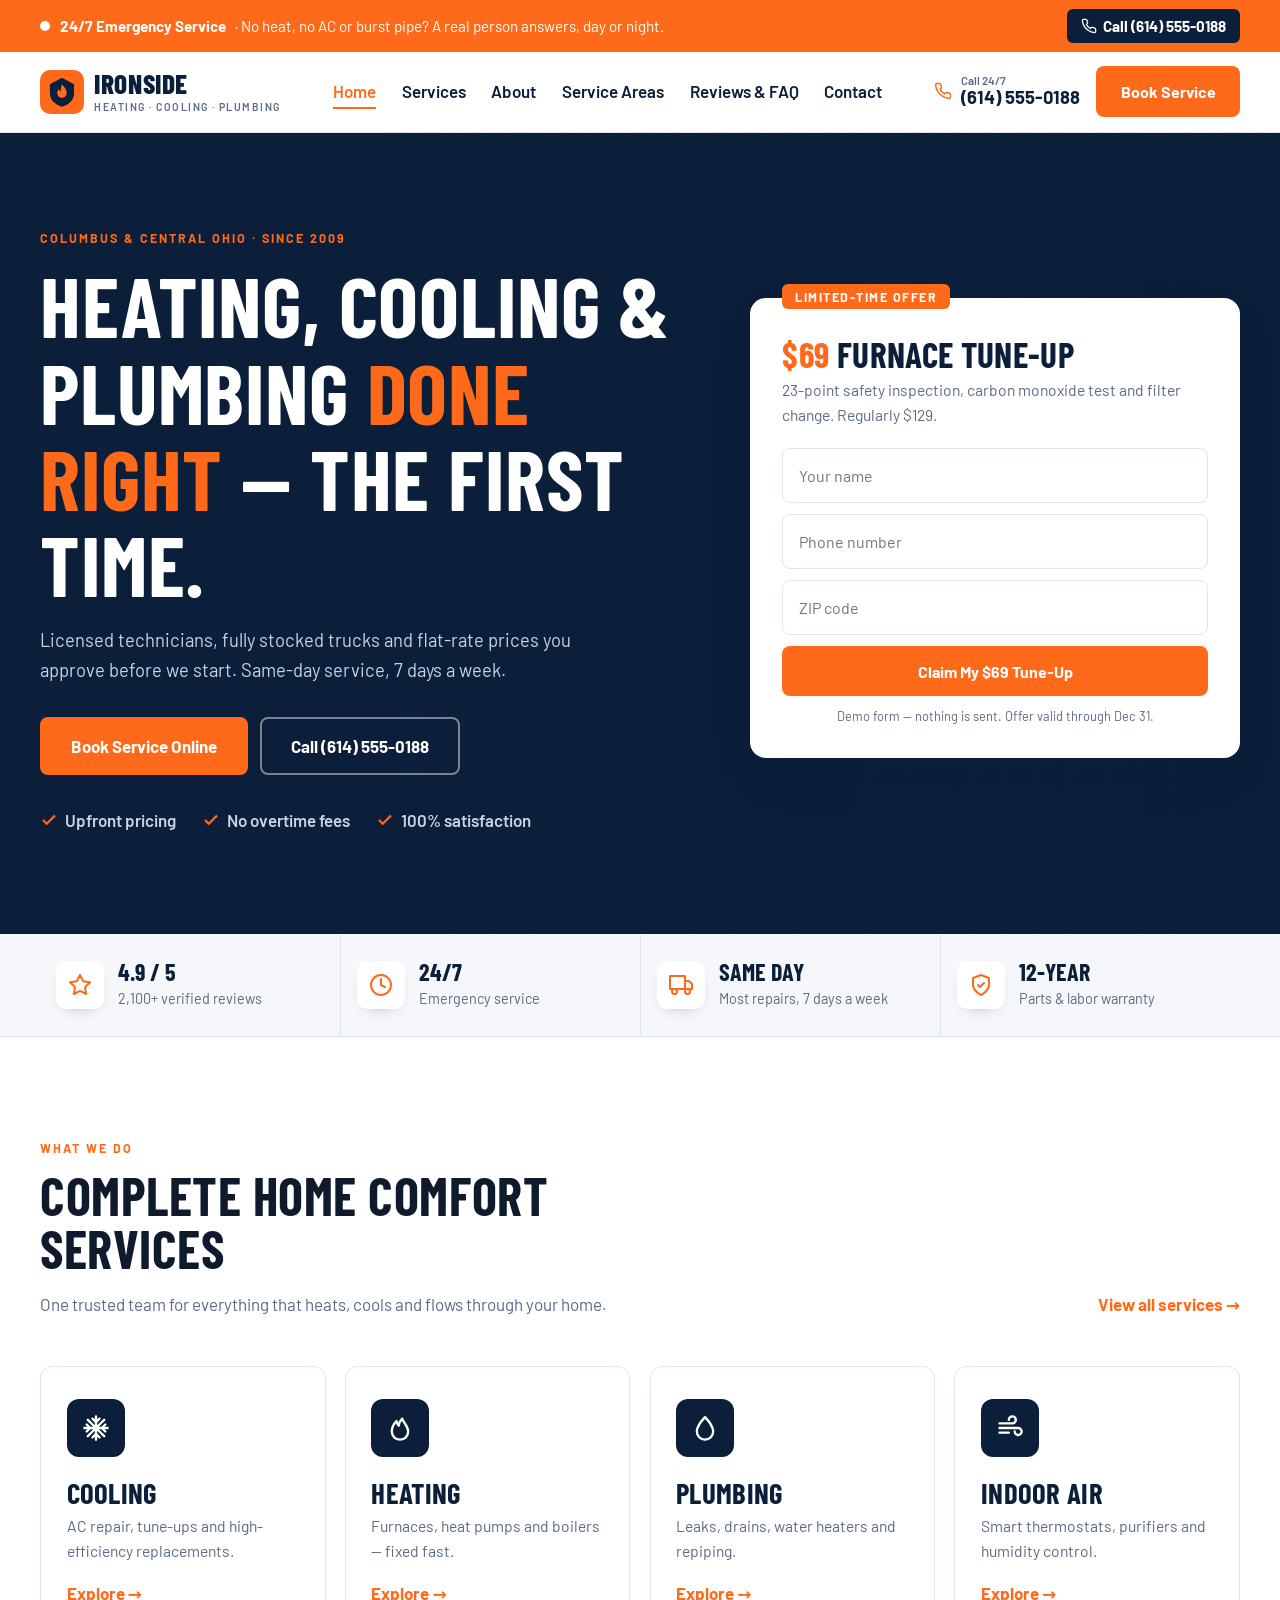
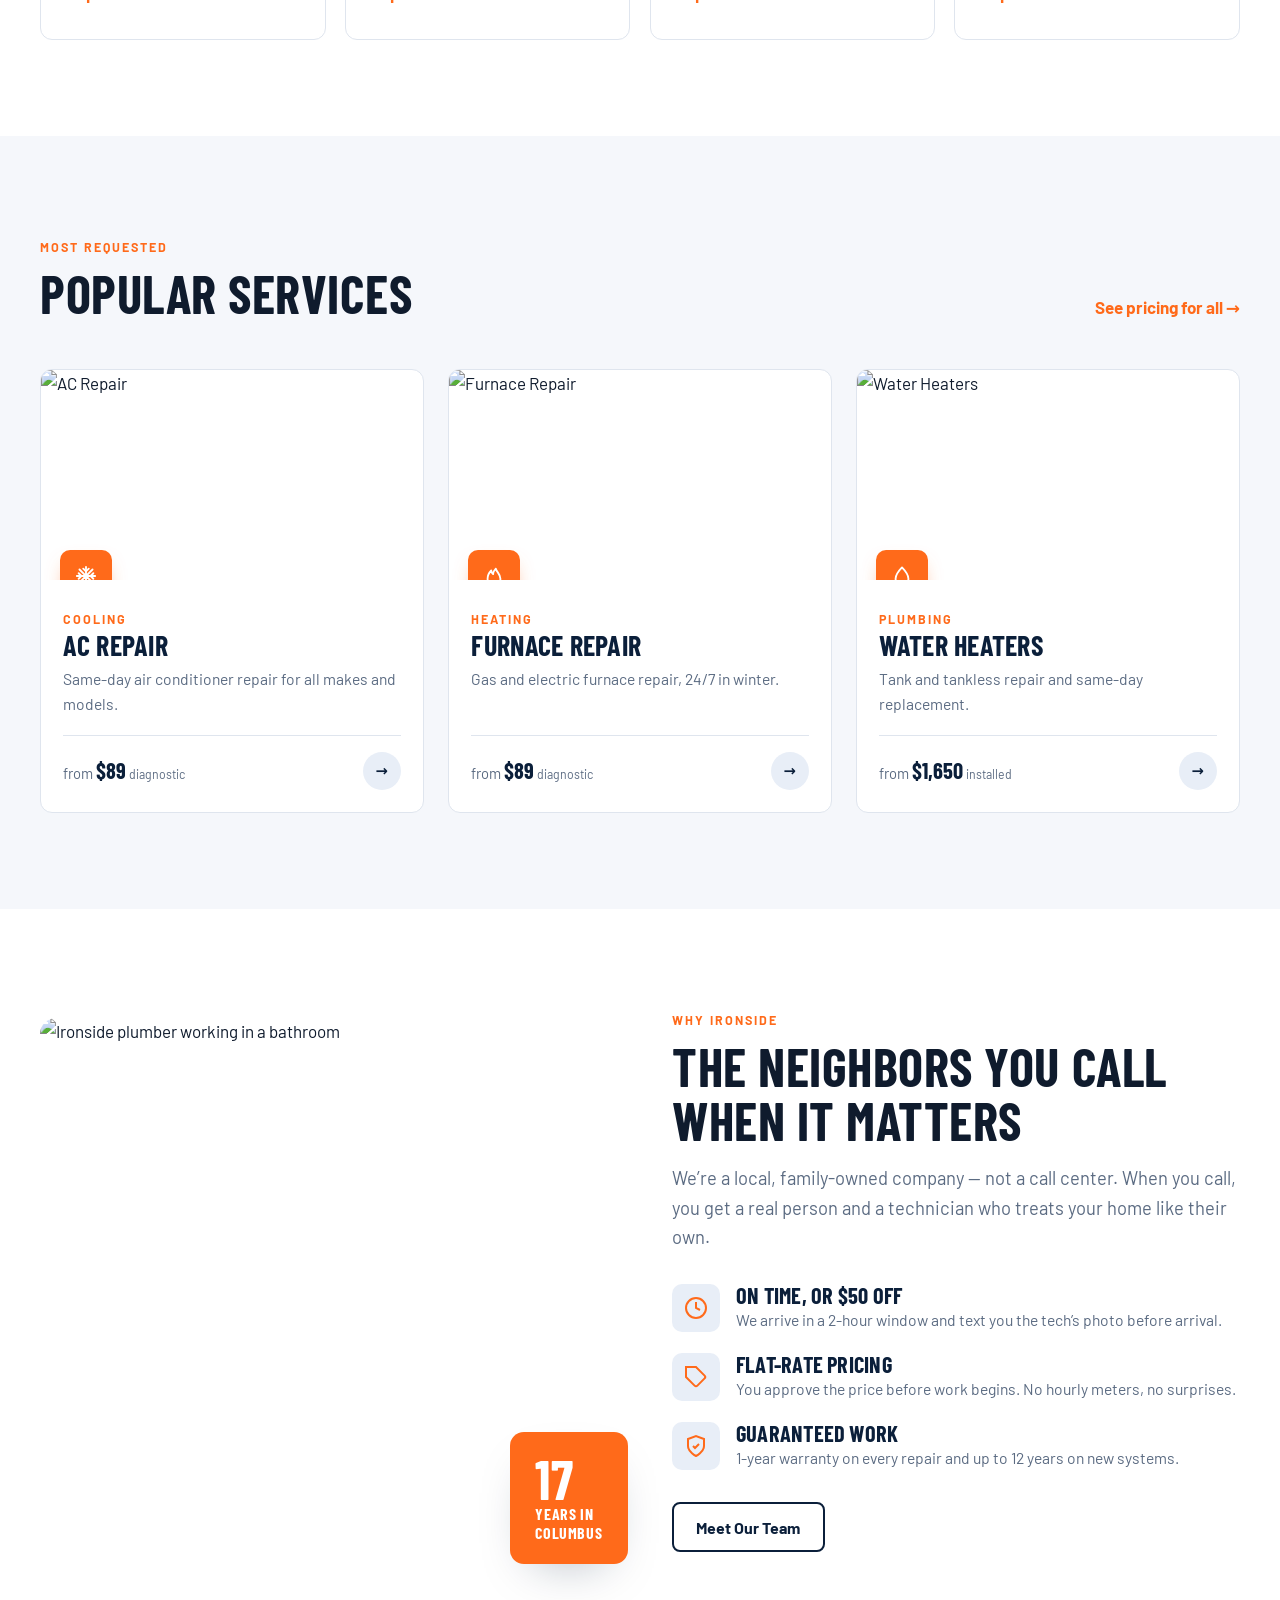
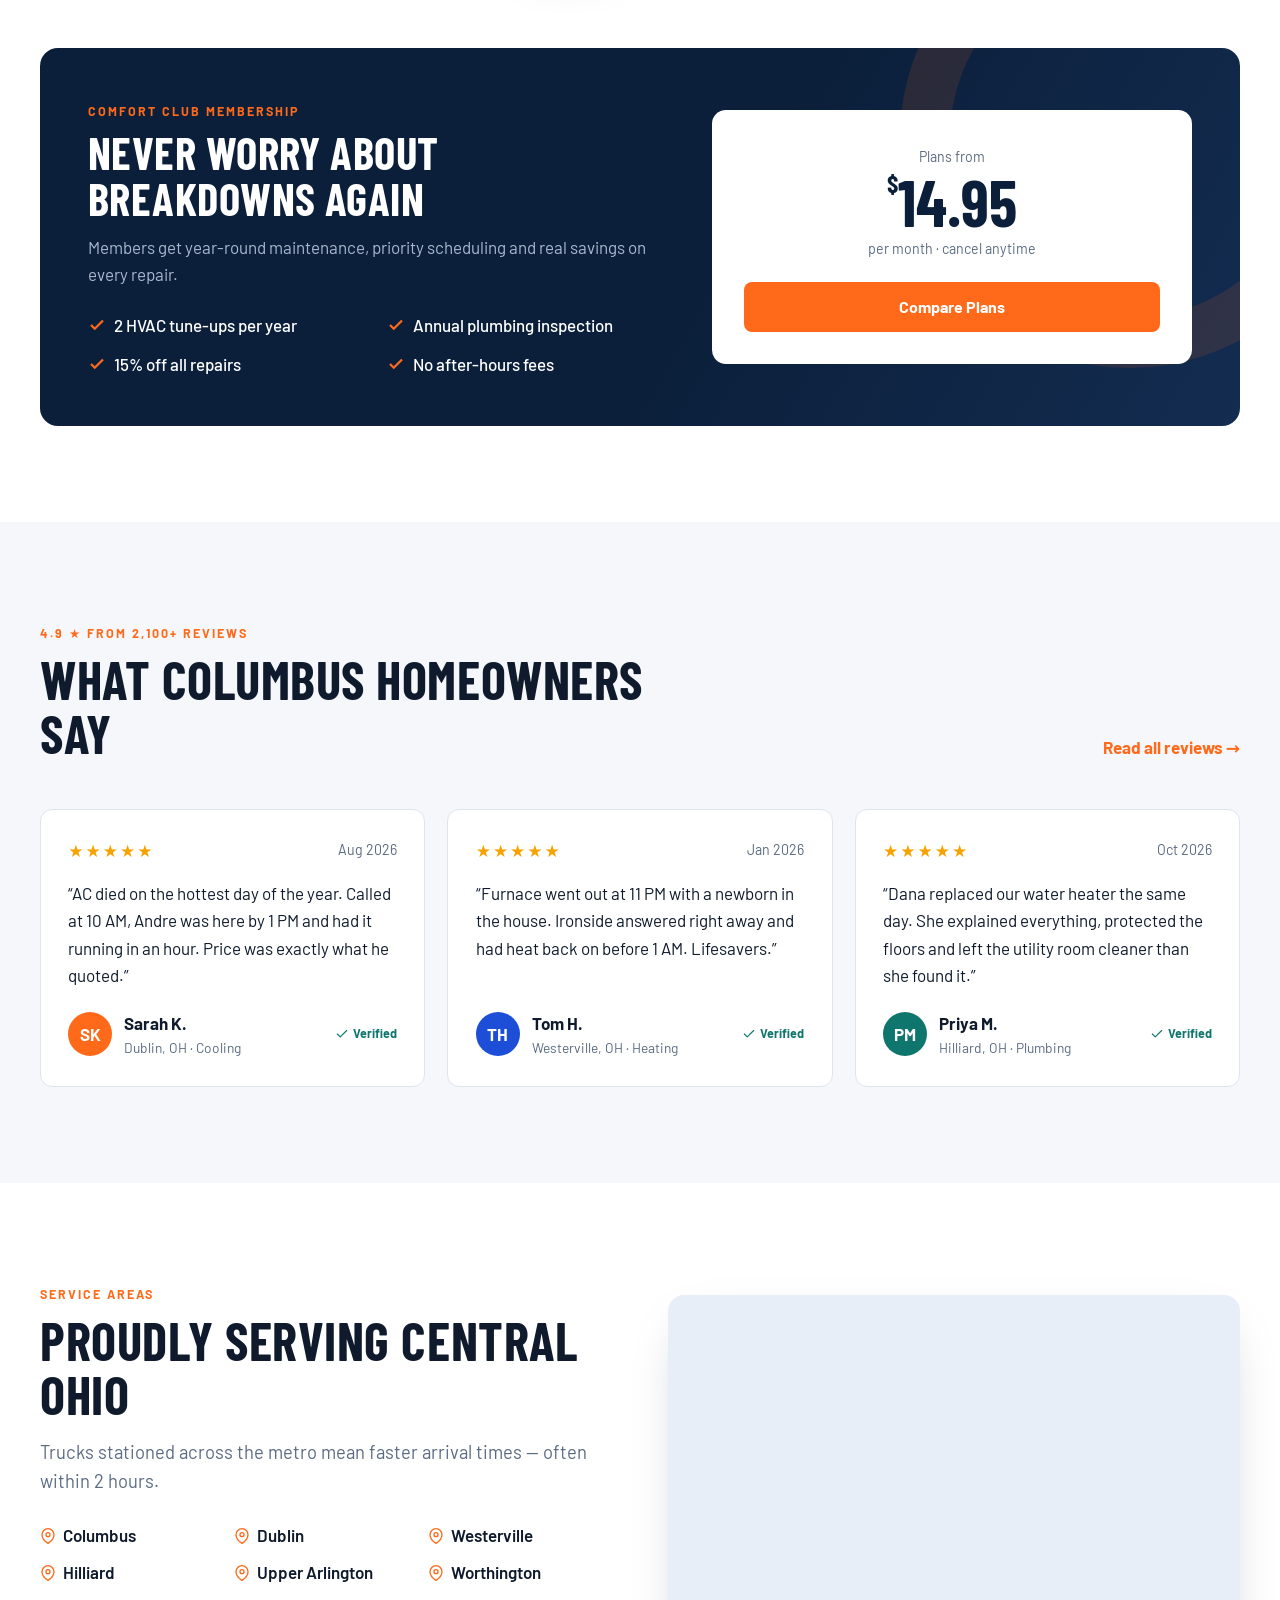
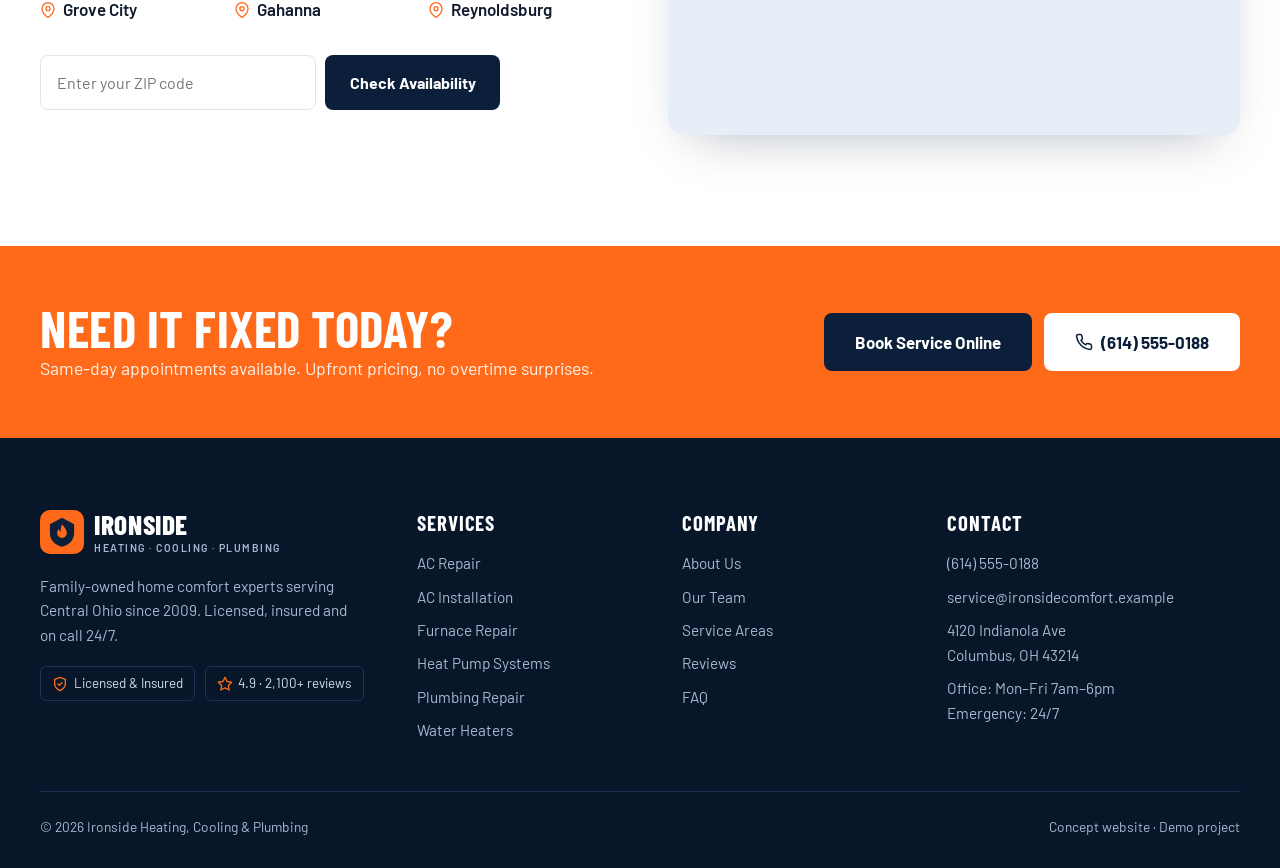
==== index.html @ a7007078 "Initial commit: Ironside Heating, Cooling & Plumbing — multi-page HVAC website (Standard package, co" ====
<!doctype html>
<html lang="en">
<head>
<meta charset="utf-8">
<meta name="viewport" content="width=device-width, initial-scale=1">
<title>Ironside Heating, Cooling &amp; Plumbing — 24/7 HVAC &amp; Plumbers in Columbus, OH</title>
<meta name="description" content="Ironside is Columbus, Ohio's family-owned HVAC and plumbing company. Same-day AC and furnace repair, water heaters, drains and 24/7 emergency service with upfront pricing.">
<link rel="preconnect" href="https://fonts.googleapis.com"><link rel="preconnect" href="https://fonts.gstatic.com" crossorigin>
<link href="https://fonts.googleapis.com/css2?family=Barlow+Condensed:wght@600;700;800&family=Barlow:wght@400;500;600;700&display=swap" rel="stylesheet">
<link rel="icon" href="data:image/svg+xml,<svg xmlns='http://www.w3.org/2000/svg' viewBox='0 0 40 40'><rect width='40' height='40' rx='9' fill='%23ff6a1a'/><path d='M20 7 9 13v8c0 6.5 4.6 10.6 11 12.5 6.4-1.9 11-6 11-12.5v-8z' fill='%230b1f3a'/></svg>">
<link rel="stylesheet" href="assets/styles.css">
</head>
<body data-page="home">
<div id="header"></div>

<main>
<section class="hero">
  <div class="hero-bg"></div>
  <div class="container">
    <div>
      <span class="kicker">Columbus &amp; Central Ohio · Since 2009</span>
      <h1>Heating, cooling &amp; plumbing <em>done right</em> — the first time.</h1>
      <p class="lead">Licensed technicians, fully stocked trucks and flat-rate prices you approve before we start. Same-day service, 7 days a week.</p>
      <div class="hero-actions">
        <a href="contact.html" class="btn btn-primary btn-lg">Book Service Online</a>
        <a href="tel:+16145550188" class="btn btn-ghost btn-lg">Call (614) 555-0188</a>
      </div>
      <ul class="hero-checks">
        <li><svg width="18" height="18" fill="none" stroke="currentColor" stroke-width="3" viewBox="0 0 24 24"><path d="M20 6 9 17l-5-5"/></svg>Upfront pricing</li>
        <li><svg width="18" height="18" fill="none" stroke="currentColor" stroke-width="3" viewBox="0 0 24 24"><path d="M20 6 9 17l-5-5"/></svg>No overtime fees</li>
        <li><svg width="18" height="18" fill="none" stroke="currentColor" stroke-width="3" viewBox="0 0 24 24"><path d="M20 6 9 17l-5-5"/></svg>100% satisfaction</li>
      </ul>
    </div>
    <div class="offer">
      <span class="ribbon">Limited-time offer</span>
      <h3><b>$69</b> Furnace Tune-Up</h3>
      <p>23-point safety inspection, carbon monoxide test and filter change. Regularly $129.</p>
      <form id="quickForm" novalidate>
        <input type="text" placeholder="Your name" required aria-label="Your name">
        <input type="tel" placeholder="Phone number" required aria-label="Phone number">
        <input type="text" placeholder="ZIP code" required data-zip aria-label="ZIP code" maxlength="5" inputmode="numeric">
        <button class="btn btn-primary" type="submit">Claim My $69 Tune-Up</button>
      </form>
      <small>Demo form — nothing is sent. Offer valid through Dec 31.</small>
    </div>
  </div>
</section>

<section class="strip">
  <div class="container" id="strip"></div>
</section>

<section>
  <div class="container">
    <div class="section-head"><div><span class="kicker">What we do</span><h2>Complete home comfort services</h2><p>One trusted team for everything that heats, cools and flows through your home.</p></div><a href="services.html" class="link-arrow">View all services →</a></div>
    <div class="cat-grid" id="cats"></div>
  </div>
</section>

<section class="bg-soft">
  <div class="container">
    <div class="section-head"><div><span class="kicker">Most requested</span><h2>Popular services</h2></div><a href="services.html" class="link-arrow">See pricing for all →</a></div>
    <div class="svc-grid" id="featured"></div>
  </div>
</section>

<section>
  <div class="container why-grid">
    <div class="why-img reveal">
      <img src="https://images.unsplash.com/photo-1749532125405-70950966b0e5?auto=format&fit=crop&w=1000&q=80" alt="Ironside plumber working in a bathroom" loading="lazy">
      <div class="years"><b>17</b>years in<br>Columbus</div>
    </div>
    <div class="reveal">
      <span class="kicker">Why Ironside</span>
      <h2 style="margin-top:.5rem">The neighbors you call when it matters</h2>
      <p class="lead" style="margin-top:1rem">We’re a local, family-owned company — not a call center. When you call, you get a real person and a technician who treats your home like their own.</p>
      <div class="why-list">
        <div class="why-item"><span class="ic"><svg width="24" height="24" fill="none" stroke="currentColor" stroke-width="2" viewBox="0 0 24 24"><circle cx="12" cy="12" r="10"/><path d="M12 6v6l4 2"/></svg></span><div><h4>On time, or $50 off</h4><p>We arrive in a 2-hour window and text you the tech’s photo before arrival.</p></div></div>
        <div class="why-item"><span class="ic"><svg width="24" height="24" fill="none" stroke="currentColor" stroke-width="2" viewBox="0 0 24 24"><path d="M20.6 13.4 13.4 20.6a2 2 0 0 1-2.8 0L2 12V2h10l8.6 8.6a2 2 0 0 1 0 2.8z"/></svg></span><div><h4>Flat-rate pricing</h4><p>You approve the price before work begins. No hourly meters, no surprises.</p></div></div>
        <div class="why-item"><span class="ic"><svg width="24" height="24" fill="none" stroke="currentColor" stroke-width="2" viewBox="0 0 24 24"><path d="M12 22s8-4 8-10V5l-8-3-8 3v7c0 6 8 10 8 10z"/><path d="m9 12 2 2 4-4"/></svg></span><div><h4>Guaranteed work</h4><p>1-year warranty on every repair and up to 12 years on new systems.</p></div></div>
      </div>
      <a href="about.html" class="btn btn-outline" style="margin-top:2rem">Meet Our Team</a>
    </div>
  </div>
</section>

<section style="padding-top:0">
  <div class="container">
    <div class="plan-band reveal">
      <div>
        <span class="kicker">Comfort Club membership</span>
        <h2 style="margin-top:.4rem">Never worry about breakdowns again</h2>
        <p>Members get year-round maintenance, priority scheduling and real savings on every repair.</p>
        <ul>
          <li><svg width="18" height="18" fill="none" stroke="currentColor" stroke-width="3" viewBox="0 0 24 24"><path d="M20 6 9 17l-5-5"/></svg>2 HVAC tune-ups per year</li>
          <li><svg width="18" height="18" fill="none" stroke="currentColor" stroke-width="3" viewBox="0 0 24 24"><path d="M20 6 9 17l-5-5"/></svg>Annual plumbing inspection</li>
          <li><svg width="18" height="18" fill="none" stroke="currentColor" stroke-width="3" viewBox="0 0 24 24"><path d="M20 6 9 17l-5-5"/></svg>15% off all repairs</li>
          <li><svg width="18" height="18" fill="none" stroke="currentColor" stroke-width="3" viewBox="0 0 24 24"><path d="M20 6 9 17l-5-5"/></svg>No after-hours fees</li>
        </ul>
      </div>
      <div class="plan-price">
        <small>Plans from</small>
        <div class="amt"><sup>$</sup>14.95</div>
        <small>per month · cancel anytime</small>
        <a href="services.html#plans" class="btn btn-primary">Compare Plans</a>
      </div>
    </div>
  </div>
</section>

<section class="bg-soft">
  <div class="container">
    <div class="section-head"><div><span class="kicker">4.9 ★ from 2,100+ reviews</span><h2>What Columbus homeowners say</h2></div><a href="reviews.html" class="link-arrow">Read all reviews →</a></div>
    <div class="rev-grid" id="reviews"></div>
  </div>
</section>

<section>
  <div class="container area-grid">
    <div class="reveal">
      <span class="kicker">Service areas</span>
      <h2 style="margin-top:.5rem">Proudly serving Central Ohio</h2>
      <p class="lead" style="margin-top:1rem">Trucks stationed across the metro mean faster arrival times — often within 2 hours.</p>
      <ul class="towns" id="towns"></ul>
      <form class="zip-form" id="zipForm"><input placeholder="Enter your ZIP code" maxlength="5" inputmode="numeric" aria-label="ZIP code"><button class="btn btn-navy" type="submit">Check Availability</button></form>
      <div class="zip-out" id="zipOut"></div>
    </div>
    <div class="map reveal"><iframe title="Ironside service area" loading="lazy" src="https://www.google.com/maps?q=Columbus,+OH&z=10&hl=en&output=embed"></iframe></div>
  </div>
</section>
</main>

<div id="footer"></div>
<script src="assets/data.js"></script>
<script src="assets/main.js"></script>
<script>
const STRIP = [['star', '4.9 / 5', '2,100+ verified reviews'], ['clock', '24/7', 'Emergency service'], ['truck', 'Same day', 'Most repairs, 7 days a week'], ['shield', '12-year', 'Parts & labor warranty']];
$('#strip').innerHTML = STRIP.map(([i, b, s]) => `<div class="strip-item"><span class="ic">${icon(i)}</span><div><b>${b}</b><small>${s}</small></div></div>`).join('');
$('#cats').innerHTML = CATS.map(c => `<a class="cat reveal" href="services.html#${c.id}"><span class="ic">${icon(c.icon, 28)}</span><h3>${c.name}</h3><p>${c.blurb}</p><span>Explore →</span></a>`).join('');
$('#featured').innerHTML = ['ac-repair', 'furnace-repair', 'water-heater'].map(id => serviceCard(SERVICES.find(s => s.id === id))).join('');
$('#reviews').innerHTML = REVIEWS.slice(0, 3).map(reviewCard).join('');
$('#towns').innerHTML = AREAS.slice(0, 9).map(a => `<li>${icon('pin', 16)}${a}</li>`).join('');
bindZip($('#zipForm'), $('#zipOut'));
$('#quickForm').addEventListener('submit', e => { e.preventDefault(); if (!validate(e.target)) return; e.target.reset(); toast('Thanks! We’ll call within 15 minutes to schedule your $69 tune-up.'); });
observeReveals();
</script>
</body>
</html>
---- assets/styles.css ----
:root{
  --navy:#0b1f3a; --navy-2:#132c50; --orange:#ff6a1a; --orange-dark:#e5560a; --sky:#e8eef7; --bg:#f5f7fb; --white:#fff;
  --text:#0f1b2d; --muted:#5b6b82; --line:#dfe5ee; --radius:12px; --shadow:0 20px 50px -24px rgba(11,31,58,.35);
  --display:'Barlow Condensed',Impact,sans-serif; --sans:'Barlow',system-ui,-apple-system,Segoe UI,Roboto,sans-serif;
}
*{box-sizing:border-box;margin:0;padding:0}
html{scroll-behavior:smooth;scroll-padding-top:110px}
html,body{overflow-x:clip}
body{font-family:var(--sans);color:var(--text);background:var(--white);line-height:1.6;font-size:17px;-webkit-font-smoothing:antialiased}
img{max-width:100%;display:block}
a{color:inherit}
.container{width:min(1200px,100% - 40px);margin-inline:auto}
h1,h2,h3,h4{font-family:var(--display);line-height:1.02;font-weight:700;text-transform:uppercase;letter-spacing:.01em}
h2{font-size:clamp(2.2rem,4.5vw,3.3rem)}
.kicker{display:inline-block;font:700 .78rem var(--sans);letter-spacing:.16em;text-transform:uppercase;color:var(--orange)}
.lead{font-size:1.15rem;color:var(--muted)}
.btn{display:inline-flex;align-items:center;justify-content:center;gap:.5rem;padding:.85rem 1.4rem;border-radius:8px;font:700 1rem var(--sans);text-decoration:none;border:2px solid transparent;cursor:pointer;transition:.2s;white-space:nowrap}
.btn-lg{padding:1.05rem 1.8rem;font-size:1.06rem}
.btn-primary{background:var(--orange);color:#fff}
.btn-primary:hover{background:var(--orange-dark);transform:translateY(-1px)}
.btn-navy{background:var(--navy);color:#fff}
.btn-navy:hover{background:var(--navy-2)}
.btn-white{background:#fff;color:var(--navy)}
.btn-white:hover{background:var(--sky)}
.btn-outline{border-color:var(--navy);color:var(--navy)}
.btn-outline:hover{background:var(--navy);color:#fff}
.btn-ghost{border-color:rgba(255,255,255,.45);color:#fff}
.btn-ghost:hover{background:#fff;color:var(--navy)}
section{padding:96px 0}
.bg-soft{background:var(--bg)}
.bg-navy{background:var(--navy);color:#fff}
.section-head{display:flex;justify-content:space-between;align-items:end;gap:2rem;margin-bottom:3rem;flex-wrap:wrap}
.section-head > div{max-width:660px}
.section-head h2{margin-top:.5rem}
.section-head p{color:var(--muted);margin-top:.9rem}
.bg-navy .section-head p{color:#a9b8cf}
.center{text-align:center;justify-content:center}
.center > div{margin-inline:auto}
.link-arrow{font-weight:700;color:var(--orange);text-decoration:none;white-space:nowrap}

/* emergency + header */
.emergency{background:var(--orange);color:#fff;font-size:.95rem}
.emergency .container{display:flex;align-items:center;gap:.6rem;padding:.55rem 0}
.emergency a{margin-left:auto;display:inline-flex;align-items:center;gap:.4rem;background:var(--navy);color:#fff;text-decoration:none;font-weight:700;padding:.3rem .85rem;border-radius:6px;white-space:nowrap}
.pulse{width:10px;height:10px;border-radius:50%;background:#fff;flex:none;box-shadow:0 0 0 0 rgba(255,255,255,.8);animation:pulse 1.6s infinite}
@keyframes pulse{70%{box-shadow:0 0 0 10px rgba(255,255,255,0)}100%{box-shadow:0 0 0 0 rgba(255,255,255,0)}}
.site-header{position:sticky;top:0;z-index:50;background:#fff;border-bottom:1px solid var(--line);transition:box-shadow .3s}
.site-header.scrolled{box-shadow:0 10px 30px -18px rgba(11,31,58,.35)}
.nav{display:flex;align-items:center;justify-content:space-between;height:80px;gap:1.2rem}
.logo{display:flex;align-items:center;gap:.65rem;text-decoration:none;font:800 1.7rem/1 var(--display);text-transform:uppercase;letter-spacing:.02em;color:var(--navy)}
.logo svg{width:44px;height:44px;flex:none}
.logo small{display:block;font:600 .66rem var(--sans);letter-spacing:.14em;color:var(--muted);margin-top:3px}
.logo.light{color:#fff}.logo.light small{color:#a9b8cf}
.nav-links{display:flex;gap:1.6rem;list-style:none;align-items:center}
.nav-links a{text-decoration:none;font-weight:600;color:var(--navy);padding:.4rem 0;border-bottom:2px solid transparent}
.nav-links a:hover,.nav-links a.active{color:var(--orange);border-color:var(--orange)}
.nav-mobile-cta{display:none}
.nav-cta{display:flex;align-items:center;gap:1rem}
.nav-phone{display:flex;align-items:center;gap:.55rem;text-decoration:none;font:700 1.15rem var(--sans);color:var(--navy)}
.nav-phone svg{color:var(--orange)}
.nav-phone small{display:block;font-size:.72rem;color:var(--muted);font-weight:600;line-height:1}
.burger{display:none;background:var(--sky);border:0;border-radius:8px;width:46px;height:46px;cursor:pointer;color:var(--navy);place-items:center}

/* hero */
.hero{position:relative;background:var(--navy);color:#fff;padding:0;overflow:hidden}
.hero-bg{position:absolute;inset:0;background:linear-gradient(90deg,var(--navy) 30%,rgba(11,31,58,.75) 55%,rgba(11,31,58,.2)),url('https://images.unsplash.com/photo-1558618666-fcd25c85cd64?auto=format&fit=crop&w=2000&q=80') right center/cover}
.hero .container{position:relative;display:grid;grid-template-columns:1.15fr .85fr;gap:3rem;align-items:center;padding:90px 0 100px}
.hero h1{font-size:clamp(3rem,6.6vw,5.4rem);margin:.8rem 0 1.2rem}
.hero h1 em{font-style:normal;color:var(--orange)}
.hero .lead{color:#c8d3e4;max-width:560px}
.hero-actions{display:flex;gap:.8rem;flex-wrap:wrap;margin:2rem 0}
.hero-checks{display:flex;gap:1.6rem;flex-wrap:wrap;list-style:none;color:#c8d3e4;font-weight:600}
.hero-checks li{display:flex;gap:.45rem;align-items:center}
.hero-checks svg{color:var(--orange)}
.offer{background:#fff;color:var(--text);border-radius:16px;padding:2rem;box-shadow:var(--shadow);position:relative}
.offer .ribbon{position:absolute;top:-14px;left:2rem;background:var(--orange);color:#fff;font:700 .78rem var(--sans);letter-spacing:.12em;text-transform:uppercase;padding:.35rem .8rem;border-radius:6px}
.offer h3{font-size:2.2rem;color:var(--navy);margin:.4rem 0 .3rem}
.offer h3 b{color:var(--orange)}
.offer p{color:var(--muted);font-size:.98rem}
.offer form{display:grid;gap:.7rem;margin-top:1.3rem}
.offer small{display:block;text-align:center;color:var(--muted);font-size:.8rem;margin-top:.6rem}

/* rating strip */
.strip{background:var(--bg);border-bottom:1px solid var(--line);padding:0}
.strip .container{display:grid;grid-template-columns:repeat(4,1fr)}
.strip-item{display:flex;gap:.9rem;align-items:center;padding:1.6rem 1rem}
.strip-item+.strip-item{border-left:1px solid var(--line)}
.strip-item .ic{width:48px;height:48px;border-radius:10px;background:#fff;color:var(--orange);display:grid;place-items:center;flex:none;box-shadow:0 6px 16px -10px rgba(11,31,58,.4)}
.strip-item b{display:block;font:700 1.5rem/1 var(--display);text-transform:uppercase;color:var(--navy)}
.strip-item small{color:var(--muted);font-size:.9rem}

/* category tiles */
.cat-grid{display:grid;grid-template-columns:repeat(4,1fr);gap:1.2rem}
.cat{background:#fff;border:1px solid var(--line);border-radius:var(--radius);padding:2rem 1.6rem;text-decoration:none;transition:.25s;position:relative;overflow:hidden}
.cat::after{content:"";position:absolute;left:0;bottom:0;height:4px;width:0;background:var(--orange);transition:.3s}
.cat:hover{box-shadow:var(--shadow);transform:translateY(-4px)}
.cat:hover::after{width:100%}
.cat .ic{width:58px;height:58px;border-radius:12px;background:var(--navy);color:#fff;display:grid;place-items:center;margin-bottom:1.3rem}
.cat h3{font-size:1.8rem;color:var(--navy)}
.cat p{color:var(--muted);margin:.4rem 0 1rem;font-size:.98rem}
.cat span{font-weight:700;color:var(--orange)}

/* service cards */
.svc-grid{display:grid;grid-template-columns:repeat(3,1fr);gap:1.5rem}
.svc-card{background:#fff;border:1px solid var(--line);border-radius:var(--radius);overflow:hidden;text-decoration:none;display:flex;flex-direction:column;transition:.25s}
.svc-card:hover{box-shadow:var(--shadow);transform:translateY(-4px)}
.svc-img{position:relative;height:210px;overflow:hidden}
.svc-img img{width:100%;height:100%;object-fit:cover;transition:transform .6s}
.svc-card:hover .svc-img img{transform:scale(1.06)}
.svc-ic{position:absolute;left:1.2rem;bottom:-22px;width:52px;height:52px;border-radius:10px;background:var(--orange);color:#fff;display:grid;place-items:center;box-shadow:0 10px 20px -8px rgba(255,106,26,.7)}
.svc-body{padding:2rem 1.4rem 1.4rem;display:flex;flex-direction:column;flex:1}
.svc-body h3{font-size:1.75rem;color:var(--navy);margin:.3rem 0 .4rem}
.svc-body p{color:var(--muted);font-size:.98rem;flex:1}
.svc-foot{display:flex;justify-content:space-between;align-items:center;border-top:1px solid var(--line);margin-top:1.2rem;padding-top:1rem;color:var(--muted);font-size:.92rem}
.svc-foot b{font:700 1.4rem var(--display);color:var(--navy)}
.svc-foot .arrow{width:38px;height:38px;border-radius:50%;background:var(--sky);display:grid;place-items:center;color:var(--navy);font-weight:700;transition:.2s}
.svc-card:hover .arrow{background:var(--orange);color:#fff}

/* why */
.why-grid{display:grid;grid-template-columns:1fr 1fr;gap:4rem;align-items:center}
.why-img{position:relative}
.why-img img{border-radius:16px;width:100%;aspect-ratio:5/4.6;object-fit:cover}
.why-img .years{position:absolute;right:-20px;bottom:-24px;background:var(--orange);color:#fff;padding:1.4rem 1.6rem;border-radius:14px;font:700 1rem var(--display);text-transform:uppercase;letter-spacing:.04em;box-shadow:var(--shadow)}
.why-img .years b{display:block;font-size:3.4rem;line-height:.9}
.why-list{display:grid;gap:1.3rem;margin-top:2rem}
.why-item{display:flex;gap:1rem}
.why-item .ic{width:48px;height:48px;border-radius:10px;background:var(--sky);color:var(--orange);display:grid;place-items:center;flex:none}
.why-item h4{font-size:1.4rem;color:var(--navy)}
.why-item p{color:var(--muted);font-size:.98rem}

/* plan band */
.plan-band{background:linear-gradient(120deg,var(--navy) 55%,var(--navy-2));color:#fff;border-radius:18px;padding:3rem;display:grid;grid-template-columns:1.2fr 1fr;gap:3rem;align-items:center;position:relative;overflow:hidden}
.plan-band::after{content:"";position:absolute;width:360px;height:360px;border:50px solid rgba(255,106,26,.12);border-radius:50%;right:-120px;top:-140px}
.plan-band h2{font-size:clamp(2rem,4vw,2.8rem)}
.plan-band p{color:#a9b8cf;margin:.8rem 0 1.5rem}
.plan-band ul{list-style:none;display:grid;grid-template-columns:1fr 1fr;gap:.7rem 1.4rem}
.plan-band li{display:flex;gap:.5rem;align-items:flex-start;font-weight:500}
.plan-band li svg{color:var(--orange);flex:none;margin-top:4px}
.plan-price{background:#fff;color:var(--text);border-radius:14px;padding:2rem;text-align:center;position:relative;z-index:1}
.plan-price .amt{font:700 4rem/1 var(--display);color:var(--navy)}
.plan-price .amt sup{font-size:1.6rem;vertical-align:top}
.plan-price small{color:var(--muted)}
.plan-price .btn{width:100%;margin-top:1.3rem}

/* reviews */
.rev-grid{display:grid;grid-template-columns:repeat(3,1fr);gap:1.4rem}
.review{background:#fff;border:1px solid var(--line);border-radius:var(--radius);padding:1.7rem;display:flex;flex-direction:column}
.rv-top{display:flex;justify-content:space-between;align-items:center}
.rv-top small{color:var(--muted)}
.stars{color:#f5a300;letter-spacing:2px}
.stars .off{color:#d6dce6}
.review p{margin:1rem 0 1.3rem;flex:1}
.rv-who{display:flex;align-items:center;gap:.75rem}
.rv-who small{display:block;color:var(--muted);font-size:.86rem}
.avatar{width:44px;height:44px;border-radius:50%;color:#fff;display:grid;place-items:center;font-weight:700;flex:none}
.verified{margin-left:auto;font-size:.78rem;font-weight:700;color:#0f766e;display:flex;align-items:center;gap:.25rem;white-space:nowrap}

/* areas teaser */
.area-grid{display:grid;grid-template-columns:1fr 1fr;gap:3.5rem;align-items:center}
.towns{display:grid;grid-template-columns:repeat(3,1fr);gap:.6rem;margin:1.6rem 0 2rem;list-style:none}
.towns li{display:flex;align-items:center;gap:.45rem;font-weight:600}
.towns li svg{color:var(--orange);flex:none}
.zip-form{display:flex;gap:.6rem;max-width:460px}
.zip-form input{flex:1;min-width:0}
.zip-out{margin-top:.8rem;font-weight:600;min-height:1.6em}
.zip-out svg{vertical-align:-3px;margin-right:.3rem}
.zip-out.ok{color:#0f766e}.zip-out.warn{color:#b45309}
.zip-out a{color:inherit}
.map{border-radius:16px;overflow:hidden;min-height:440px;box-shadow:var(--shadow);background:var(--sky)}
.map iframe{width:100%;height:100%;min-height:440px;border:0;display:block}

/* CTA band + footer */
.cta-band{background:var(--orange);color:#fff;padding:56px 0}
.cta-inner{display:flex;justify-content:space-between;align-items:center;gap:2rem;flex-wrap:wrap}
.cta-band h2{font-size:clamp(2.2rem,4.4vw,3.2rem)}
.cta-band p{opacity:.92;font-size:1.1rem}
.cta-actions{display:flex;gap:.8rem;flex-wrap:wrap}
.cta-band .btn-primary{background:var(--navy)}
.cta-band .btn-primary:hover{background:var(--navy-2)}
.site-footer{background:#081629;color:#a9b8cf;padding:72px 0 30px;font-size:.96rem}
.foot-grid{display:grid;grid-template-columns:1.5fr 1fr 1fr 1.3fr;gap:2.5rem}
.foot-grid p{margin:1.2rem 0;max-width:320px}
.site-footer h5{font:700 1.3rem var(--display);text-transform:uppercase;color:#fff;margin-bottom:1rem;letter-spacing:.04em}
.site-footer ul{list-style:none;display:grid;gap:.55rem}
.site-footer a{text-decoration:none}
.site-footer a:hover{color:#fff}
.foot-badges{display:flex;gap:.6rem;flex-wrap:wrap}
.foot-badges span{display:inline-flex;gap:.35rem;align-items:center;border:1px solid #1d3354;border-radius:6px;padding:.35rem .7rem;font-size:.84rem;color:#d4deec}
.foot-badges svg{color:var(--orange)}
.foot-bottom{border-top:1px solid #1d3354;margin-top:3rem;padding-top:1.5rem;display:flex;justify-content:space-between;flex-wrap:wrap;gap:1rem;font-size:.86rem}
.fab-call{display:none;position:fixed;right:16px;bottom:16px;width:60px;height:60px;border-radius:50%;background:var(--orange);color:#fff;place-items:center;z-index:60;box-shadow:0 14px 30px -8px rgba(255,106,26,.8);animation:ring 3s infinite}
@keyframes ring{0%,85%,100%{transform:none}88%{transform:rotate(-12deg)}92%{transform:rotate(12deg)}96%{transform:rotate(-8deg)}}
.toast{position:fixed;left:50%;bottom:28px;transform:translate(-50%,160%);opacity:0;visibility:hidden;background:var(--navy);color:#fff;padding:.9rem 1.4rem;border-radius:10px;font-weight:600;z-index:90;transition:.35s;box-shadow:var(--shadow);max-width:calc(100% - 32px)}
.toast.show{transform:translate(-50%,0);opacity:1;visibility:visible}

/* page hero (inner pages) */
.page-hero{background:var(--navy);color:#fff;padding:70px 0 74px;position:relative;overflow:hidden}
.page-hero::after{content:"";position:absolute;inset:0;background:radial-gradient(circle at 85% 30%,rgba(255,106,26,.25),transparent 45%)}
.page-hero .container{position:relative;z-index:1}
.page-hero h1{font-size:clamp(2.8rem,6vw,4.6rem);margin:.6rem 0 .9rem}
.page-hero p{color:#c8d3e4;max-width:640px;font-size:1.12rem}
.crumbs{font-size:.9rem;color:#a9b8cf}
.crumbs a{text-decoration:none;color:#fff}

/* services page */
.filters{display:flex;gap:.6rem;flex-wrap:wrap;margin-bottom:2.4rem}
.chip{border:1.5px solid var(--line);background:#fff;padding:.6rem 1.15rem;border-radius:999px;font:600 .95rem var(--sans);cursor:pointer;color:var(--navy);display:inline-flex;gap:.45rem;align-items:center;transition:.2s}
.chip:hover{border-color:var(--navy)}
.chip.active{background:var(--navy);border-color:var(--navy);color:#fff}
.chip .count{font-size:.76rem;background:var(--sky);color:var(--navy);border-radius:999px;padding:0 .45rem}
.chip.active .count{background:var(--orange);color:#fff}
.compare{width:100%;border-collapse:collapse;background:#fff;border-radius:var(--radius);overflow:hidden;border:1px solid var(--line)}
.compare th,.compare td{padding:1rem 1.2rem;text-align:center;border-bottom:1px solid var(--line)}
.compare th{background:var(--navy);color:#fff;font:700 1.3rem var(--display);text-transform:uppercase}
.compare th.hl{background:var(--orange)}
.compare td:first-child,.compare th:first-child{text-align:left}
.compare td.hl{background:#fff5ef;font-weight:700}
.compare .yes{color:#0f766e;font-weight:700}.compare .no{color:#c3cad6}
.table-wrap{overflow-x:auto;border-radius:var(--radius)}
.table-wrap .compare{min-width:620px}

/* service detail */
.sd-grid{display:grid;grid-template-columns:1fr 360px;gap:3rem;align-items:start}
.sd-main img.cover{width:100%;aspect-ratio:16/8;object-fit:cover;border-radius:16px;margin-bottom:2rem}
.sd-main h2{font-size:2.3rem;margin:2.4rem 0 1rem;color:var(--navy)}
.sd-main > p{color:#33445c;font-size:1.08rem}
.checklist{list-style:none;display:grid;grid-template-columns:1fr 1fr;gap:.7rem 1.5rem}
.checklist li{display:flex;gap:.6rem;align-items:flex-start;background:var(--bg);padding:.85rem 1rem;border-radius:10px;font-weight:500}
.checklist svg{color:var(--orange);flex:none;margin-top:3px}
.checklist.warn svg{color:#be123c}
.process{display:grid;grid-template-columns:repeat(4,1fr);gap:1rem;counter-reset:p}
.process div{border-top:4px solid var(--orange);background:var(--bg);padding:1.2rem;border-radius:0 0 10px 10px}
.process div::before{counter-increment:p;content:"Step " counter(p);font:700 .8rem var(--sans);letter-spacing:.12em;text-transform:uppercase;color:var(--orange)}
.process b{display:block;font:700 1.3rem var(--display);text-transform:uppercase;margin:.3rem 0;color:var(--navy)}
.process p{font-size:.92rem;color:var(--muted)}
.sidebar{position:sticky;top:110px;display:grid;gap:1.2rem}
.side-card{background:#fff;border:1px solid var(--line);border-radius:16px;padding:1.8rem;box-shadow:var(--shadow)}
.side-card .from{color:var(--muted);font-size:.95rem}
.side-card .from b{display:block;font:700 3rem/1 var(--display);color:var(--navy);margin:.2rem 0}
.side-card ul{list-style:none;display:grid;gap:.5rem;margin:1.2rem 0 1.4rem;font-size:.95rem}
.side-card li{display:flex;gap:.5rem;align-items:center}
.side-card li svg{color:#0f766e}
.side-card .btn{width:100%;margin-top:.6rem}
.side-emergency{background:var(--navy);color:#fff;border-radius:16px;padding:1.6rem}
.side-emergency h4{font-size:1.5rem}
.side-emergency p{color:#a9b8cf;font-size:.94rem;margin:.4rem 0 1rem}
.side-emergency a{font:700 1.7rem var(--display);color:var(--orange);text-decoration:none}

/* faq */
.faq-wrap{max-width:860px}
.faq-item{border:1px solid var(--line);border-radius:10px;margin-bottom:.8rem;background:#fff;padding:0 1.3rem;transition:.2s}
.faq-item[open]{border-color:var(--navy);box-shadow:0 10px 30px -20px rgba(11,31,58,.5)}
.faq-item summary{cursor:pointer;list-style:none;display:flex;justify-content:space-between;align-items:center;gap:1rem;padding:1.15rem 0;font-weight:700;font-size:1.08rem;color:var(--navy)}
.faq-item summary::-webkit-details-marker{display:none}
.faq-item summary::after{content:"+";flex:none;width:30px;height:30px;border-radius:50%;background:var(--sky);display:grid;place-items:center;font-size:1.3rem;transition:.3s}
.faq-item[open] summary::after{content:"−";background:var(--orange);color:#fff}
.faq-item p{color:var(--muted);padding-bottom:1.2rem}

/* about */
.stats{display:grid;grid-template-columns:repeat(4,1fr);gap:1rem;margin-top:-50px;position:relative;z-index:2}
.stat{background:#fff;border-radius:14px;padding:1.6rem;text-align:center;box-shadow:var(--shadow)}
.stat b{display:block;font:700 3rem/1 var(--display);color:var(--orange)}
.stat span{color:var(--muted);font-weight:600}
.values{display:grid;grid-template-columns:repeat(3,1fr);gap:1.4rem}
.value{padding:2rem;border-radius:14px;background:var(--navy-2);border:1px solid #213c66}
.value .ic{color:var(--orange);margin-bottom:1rem}
.value h3{font-size:1.7rem;margin-bottom:.4rem}
.value p{color:#a9b8cf}
.team-grid{display:grid;grid-template-columns:repeat(4,1fr);gap:1.4rem}
.member{background:#fff;border:1px solid var(--line);border-radius:14px;overflow:hidden}
.member img{width:100%;aspect-ratio:1/1.05;object-fit:cover}
.member div{padding:1.2rem 1.3rem 1.4rem}
.member h3{font-size:1.6rem;color:var(--navy)}
.member .role{color:var(--orange);font-weight:700;font-size:.9rem}
.member p{color:var(--muted);font-size:.92rem;margin-top:.5rem}
.member .yrs{display:inline-block;margin-top:.8rem;font-size:.8rem;font-weight:700;background:var(--sky);color:var(--navy);padding:.2rem .6rem;border-radius:6px}
.timeline{display:grid;grid-template-columns:repeat(4,1fr);gap:1.2rem;position:relative}
.timeline::before{content:"";position:absolute;left:0;right:0;top:11px;height:2px;background:var(--line)}
.tl{position:relative;padding-top:2.2rem}
.tl::before{content:"";position:absolute;top:2px;left:0;width:20px;height:20px;border-radius:50%;background:var(--orange);border:4px solid #fff;box-shadow:0 0 0 2px var(--orange)}
.tl b{font:700 2rem var(--display);color:var(--navy)}
.tl p{color:var(--muted);font-size:.95rem}
.promise{display:grid;grid-template-columns:repeat(4,1fr);gap:1rem}
.promise div{display:flex;gap:.7rem;align-items:center;background:#fff;border:1px solid var(--line);border-radius:12px;padding:1.1rem 1.2rem;font-weight:700;color:var(--navy)}
.promise svg{color:var(--orange);flex:none}

/* areas page */
.area-cards{display:grid;grid-template-columns:repeat(4,1fr);gap:1rem}
.area-card{background:#fff;border:1px solid var(--line);border-radius:12px;padding:1.2rem 1.3rem;display:flex;justify-content:space-between;align-items:center;gap:.6rem;transition:.2s}
.area-card:hover{border-color:var(--orange);transform:translateY(-2px)}
.area-card b{display:block;font:700 1.35rem var(--display);text-transform:uppercase;color:var(--navy)}
.area-card small{color:var(--muted)}
.area-card .eta{font-size:.8rem;font-weight:700;color:#0f766e;background:#e6f6f2;padding:.25rem .55rem;border-radius:6px;white-space:nowrap}
.zip-big{background:var(--navy);color:#fff;border-radius:18px;padding:2.4rem;display:grid;grid-template-columns:1fr 1fr;gap:2rem;align-items:center}
.zip-big h2{font-size:2.4rem}
.zip-big p{color:#a9b8cf}
.zip-big .zip-out.ok{color:#5eead4}.zip-big .zip-out.warn{color:#fdba74}

/* reviews page */
.rating-box{display:grid;grid-template-columns:280px 1fr;gap:3rem;align-items:center;background:var(--bg);border-radius:18px;padding:2.4rem;margin-bottom:3rem}
.rating-big{text-align:center}
.rating-big b{display:block;font:700 5.4rem/1 var(--display);color:var(--navy)}
.rating-big .stars{font-size:1.4rem}
.rating-big small{display:block;color:var(--muted)}
.bars{display:grid;gap:.55rem}
.bar{display:grid;grid-template-columns:52px 1fr 52px;gap:.8rem;align-items:center;font-weight:600;font-size:.94rem}
.bar i{height:10px;border-radius:99px;background:#dfe5ee;overflow:hidden;position:relative}
.bar i::after{content:"";position:absolute;inset:0;width:var(--w);background:var(--orange);border-radius:99px}
.bar span:last-child{color:var(--muted);text-align:right}
.empty{grid-column:1/-1;text-align:center;color:var(--muted);padding:2rem}

/* contact */
.contact-grid{display:grid;grid-template-columns:1fr 380px;gap:3rem;align-items:start}
.booking{background:#fff;border:1px solid var(--line);border-radius:18px;padding:2.4rem;box-shadow:var(--shadow)}
.booking h2{font-size:2.4rem;color:var(--navy)}
.fs{border:0;margin-top:1.8rem;min-width:0}
.contact-grid>*,.sd-grid>*{min-width:0}
.fs legend{font:700 1.25rem var(--display);text-transform:uppercase;color:var(--navy);margin-bottom:.9rem;display:flex;align-items:center;gap:.6rem}
.fs legend span{width:28px;height:28px;border-radius:50%;background:var(--orange);color:#fff;display:grid;place-items:center;font-size:.95rem}
.row{display:grid;grid-template-columns:1fr 1fr;gap:1rem}
.row3{display:grid;grid-template-columns:2fr 1fr 1fr;gap:1rem}
.field{margin-bottom:1rem}
label{display:block;font-weight:700;font-size:.88rem;margin-bottom:.35rem;color:var(--navy)}
input,select,textarea{width:100%;padding:.85rem 1rem;border:1.5px solid var(--line);border-radius:8px;font:inherit;font-size:1rem;background:#fff;color:var(--text);transition:.2s}
input:focus,select:focus,textarea:focus{outline:0;border-color:var(--navy);box-shadow:0 0 0 4px rgba(11,31,58,.1)}
.invalid{border-color:#dc2626!important;background:#fef2f2}
textarea{min-height:110px;resize:vertical}
.urgency{display:grid;grid-template-columns:repeat(3,1fr);gap:.7rem}
.urgency label,.slots label{margin:0;cursor:pointer}
.urgency label,.slots label{position:relative}
.urgency input,.slots input{position:absolute;left:0;top:0;width:1px;height:1px;opacity:0;pointer-events:none}
.urgency span{display:block;border:1.5px solid var(--line);border-radius:10px;padding:.9rem 1rem;font-weight:500;color:var(--muted);transition:.2s;height:100%}
.urgency span b{display:block;color:var(--navy);font-size:1rem}
.urgency input:checked+span{border-color:var(--orange);background:#fff5ef;box-shadow:0 0 0 3px rgba(255,106,26,.15)}
.urgency .em input:checked+span{border-color:#dc2626;background:#fef2f2}
.slots{display:flex;flex-wrap:wrap;gap:.6rem}
.slots span{display:block;border:1.5px solid var(--line);border-radius:8px;padding:.6rem 1rem;font-weight:600;color:var(--navy);transition:.2s}
.slots input:checked+span{background:var(--navy);border-color:var(--navy);color:#fff}
.em-alert{display:none;background:#fef2f2;border:1px solid #fecaca;color:#991b1b;border-radius:10px;padding:1rem 1.2rem;margin-top:1rem;font-weight:600}
.em-alert a{color:#991b1b}
.em-alert.show{display:block}
.form-note{font-size:.84rem;color:var(--muted);text-align:center;margin-top:.8rem}
.success{display:none;text-align:center;padding:2rem 0}
.success .ic{width:80px;height:80px;border-radius:50%;background:#e6f6f2;color:#0f766e;display:grid;place-items:center;margin:0 auto 1.2rem}
.success h2{margin-bottom:.6rem}
.success p{color:var(--muted)}
.success .ref{display:inline-block;margin:1.2rem 0;background:var(--bg);border:1px dashed var(--line);border-radius:10px;padding:.8rem 1.2rem;font-weight:700;color:var(--navy)}
.booking.sent form{display:none}
.booking.sent .success{display:block}
.info-card{background:var(--bg);border-radius:16px;padding:1.8rem;margin-bottom:1.2rem}
.info-card h3{font-size:1.6rem;color:var(--navy);margin-bottom:1rem}
.info-line{display:flex;gap:.8rem;align-items:flex-start;margin-bottom:1rem;text-decoration:none}
.info-line .ic{width:42px;height:42px;border-radius:10px;background:#fff;color:var(--orange);display:grid;place-items:center;flex:none}
.info-line small{display:block;color:var(--muted);font-size:.84rem}
.info-line b{color:var(--navy)}
.hours{width:100%;border-collapse:collapse;font-size:.95rem}
.hours td{padding:.45rem 0;border-bottom:1px solid var(--line)}
.hours td:last-child{text-align:right;font-weight:600}
.hours tr.today td{color:var(--orange);font-weight:700}

.reveal{opacity:0;transform:translateY(24px);transition:opacity .7s,transform .7s}
.reveal.in{opacity:1;transform:none}

@media (max-width:1100px){
  .nav-links{position:absolute;top:100%;left:0;right:0;background:#fff;flex-direction:column;align-items:stretch;gap:0;padding:.5rem 20px 1.5rem;border-bottom:1px solid var(--line);box-shadow:0 20px 30px -20px rgba(11,31,58,.4);opacity:0;visibility:hidden;transform:translateY(-8px);transition:.25s}
  .nav-links.open{opacity:1;visibility:visible;transform:none}
  .nav-links a{display:block;padding:.85rem 0;border-bottom:1px solid var(--line)}
  .nav-links a.active{border-color:var(--line)}
  .nav-mobile-cta{display:block;margin-top:1rem}
  .nav-mobile-cta a{border:0!important;color:#fff!important;width:100%;display:flex!important;justify-content:center;padding:.9rem!important}
  .burger{display:grid}
  .nav-cta .btn{display:none}
}
@media (max-width:960px){
  section{padding:76px 0}
  .hero .container,.why-grid,.area-grid,.plan-band,.sd-grid,.contact-grid,.zip-big,.rating-box{grid-template-columns:1fr;gap:2.4rem}
  .hero-bg{background:linear-gradient(180deg,rgba(11,31,58,.82),var(--navy) 70%),url('https://images.unsplash.com/photo-1558618666-fcd25c85cd64?auto=format&fit=crop&w=1200&q=80') center top/cover}
  .cat-grid,.team-grid,.area-cards,.promise{grid-template-columns:1fr 1fr}
  .svc-grid,.rev-grid,.values{grid-template-columns:1fr 1fr}
  .strip .container{grid-template-columns:1fr 1fr}
  .strip-item:nth-child(3){border-left:0}
  .strip-item:nth-child(n+3){border-top:1px solid var(--line)}
  .foot-grid{grid-template-columns:1fr 1fr}
  .sidebar{position:static}
  .stats{grid-template-columns:1fr 1fr}
  .timeline{grid-template-columns:1fr 1fr;row-gap:2rem}
  .timeline::before{display:none}
  .process{grid-template-columns:1fr 1fr}
  .why-img .years{right:12px}
}
@media (max-width:640px){
  body{font-size:16px}
  .emergency .hide-sm{display:none}
  .emergency a{padding:.3rem .6rem;font-size:.88rem}
  .nav-phone span{display:none}
  .nav-phone{width:46px;height:46px;border-radius:8px;background:#fff5ef;justify-content:center}
  .logo{font-size:1.45rem}.logo svg{width:38px;height:38px}.logo small{font-size:.55rem;letter-spacing:.06em;white-space:nowrap}
  .cat-grid,.team-grid,.svc-grid,.rev-grid,.values,.area-cards,.promise,.foot-grid,.checklist,.towns,.process,.stats,.urgency,.row,.row3,.strip .container,.plan-band ul{grid-template-columns:1fr}
  .towns{grid-template-columns:1fr 1fr}
  .strip-item+.strip-item{border-left:0;border-top:1px solid var(--line)}
  .plan-band,.booking,.zip-big,.rating-box{padding:1.6rem}
  .zip-form{flex-direction:column}
  .fab-call{display:grid}
  .cta-actions,.cta-actions .btn{width:100%}
  .hero .container{padding:56px 0 64px}
  .map,.map iframe{min-height:320px}
  .bar{grid-template-columns:44px 1fr 44px}
}
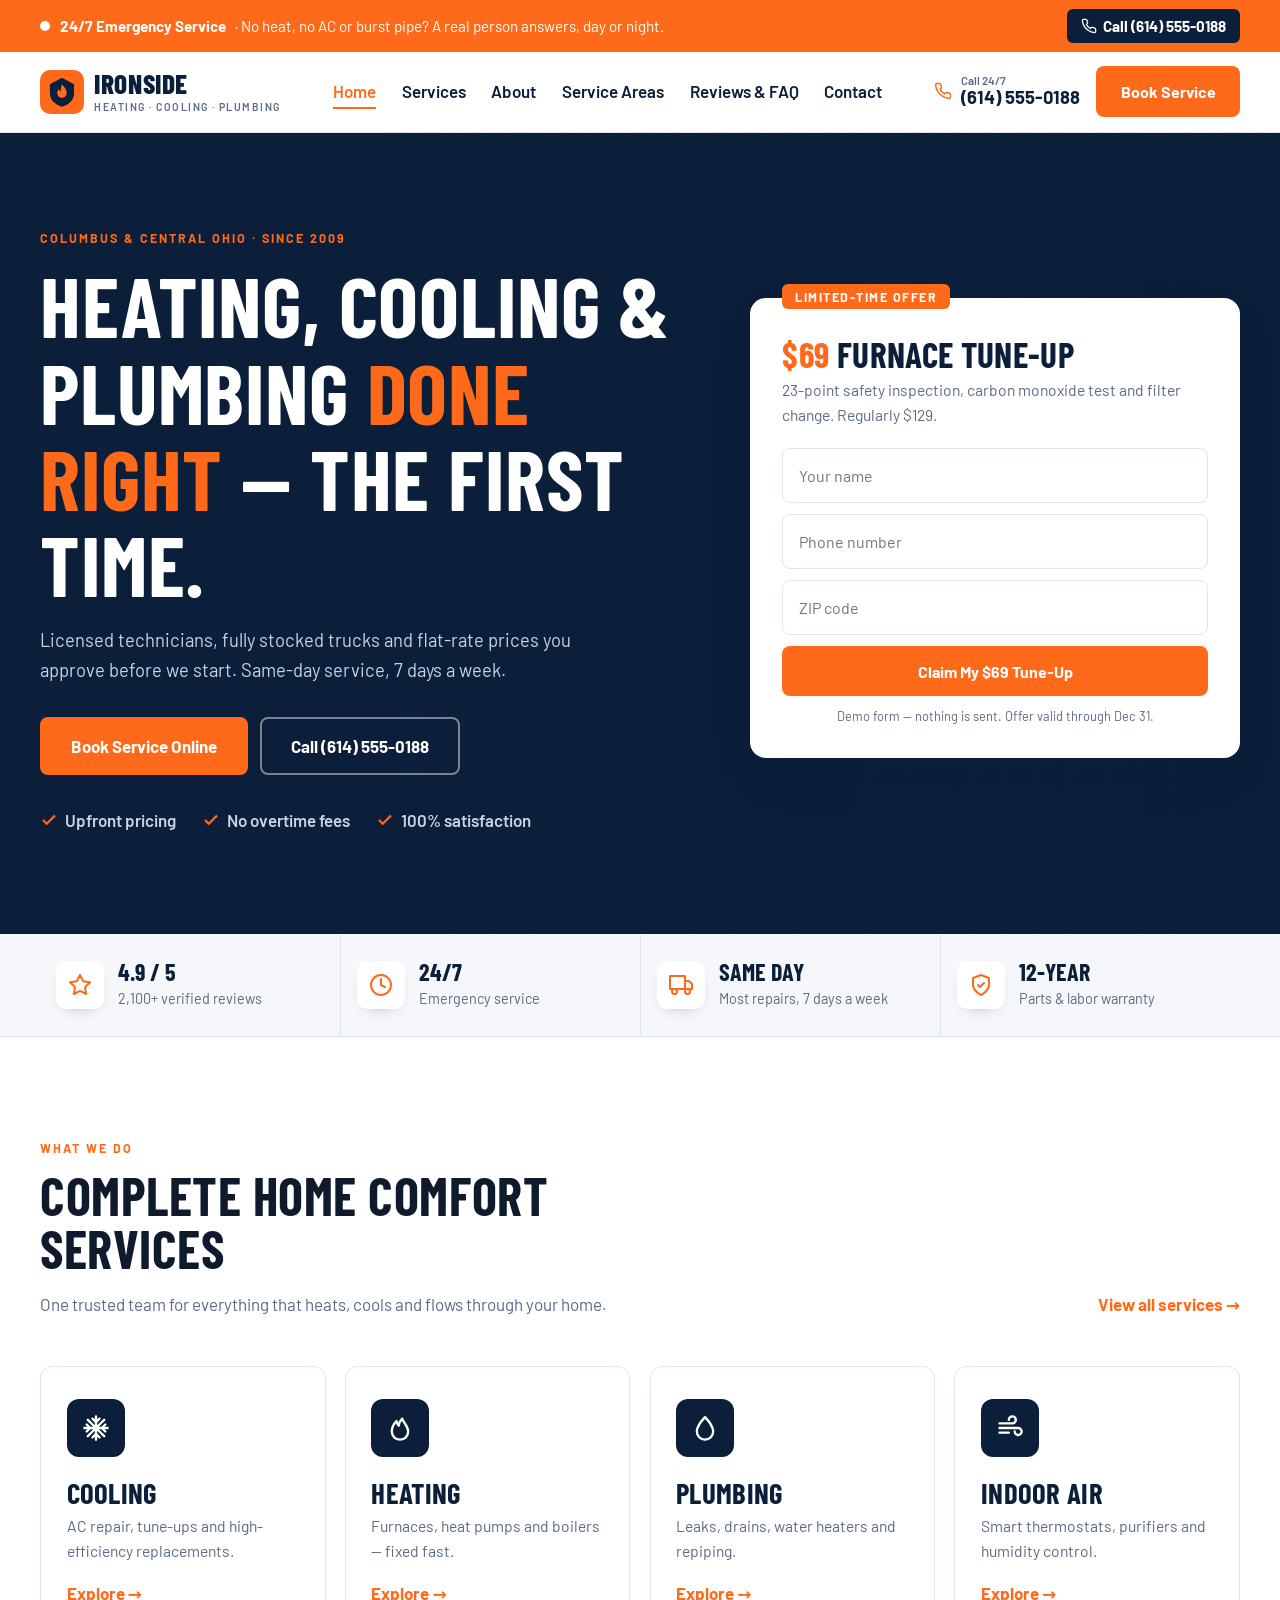
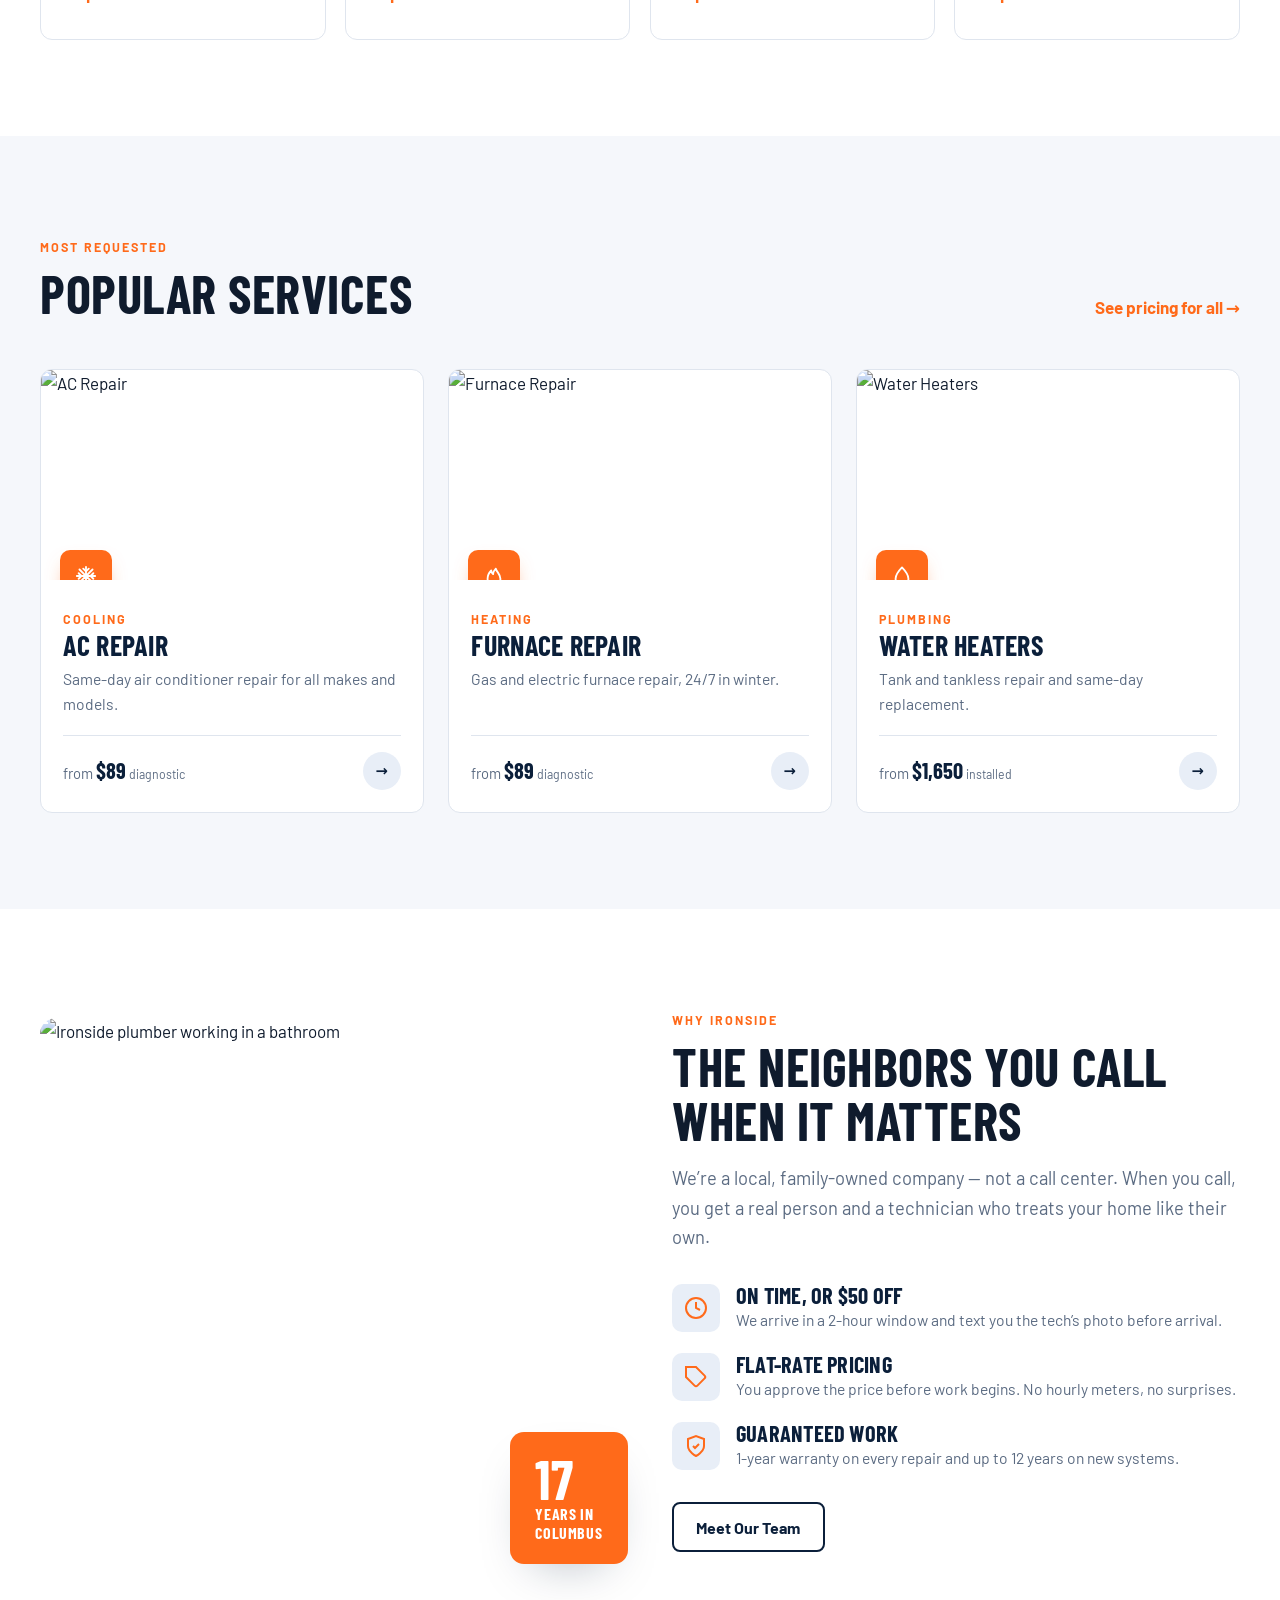
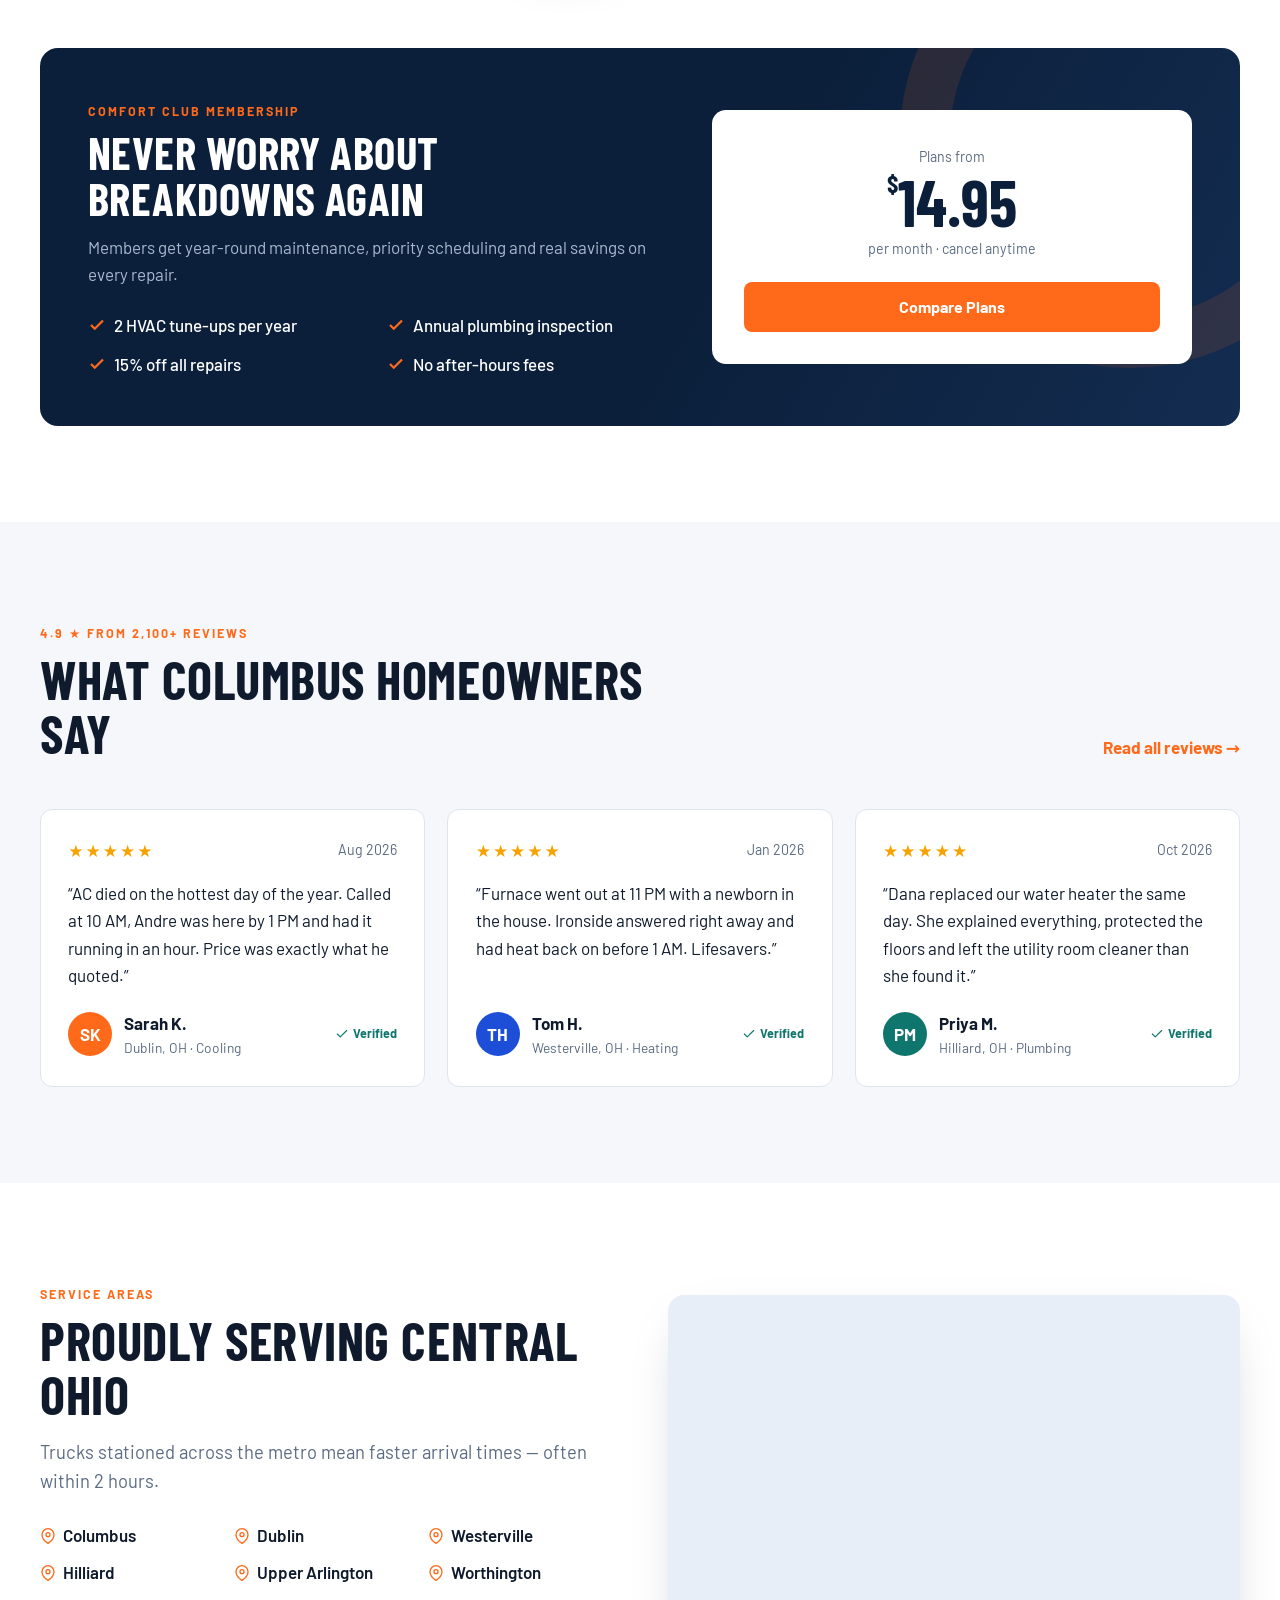
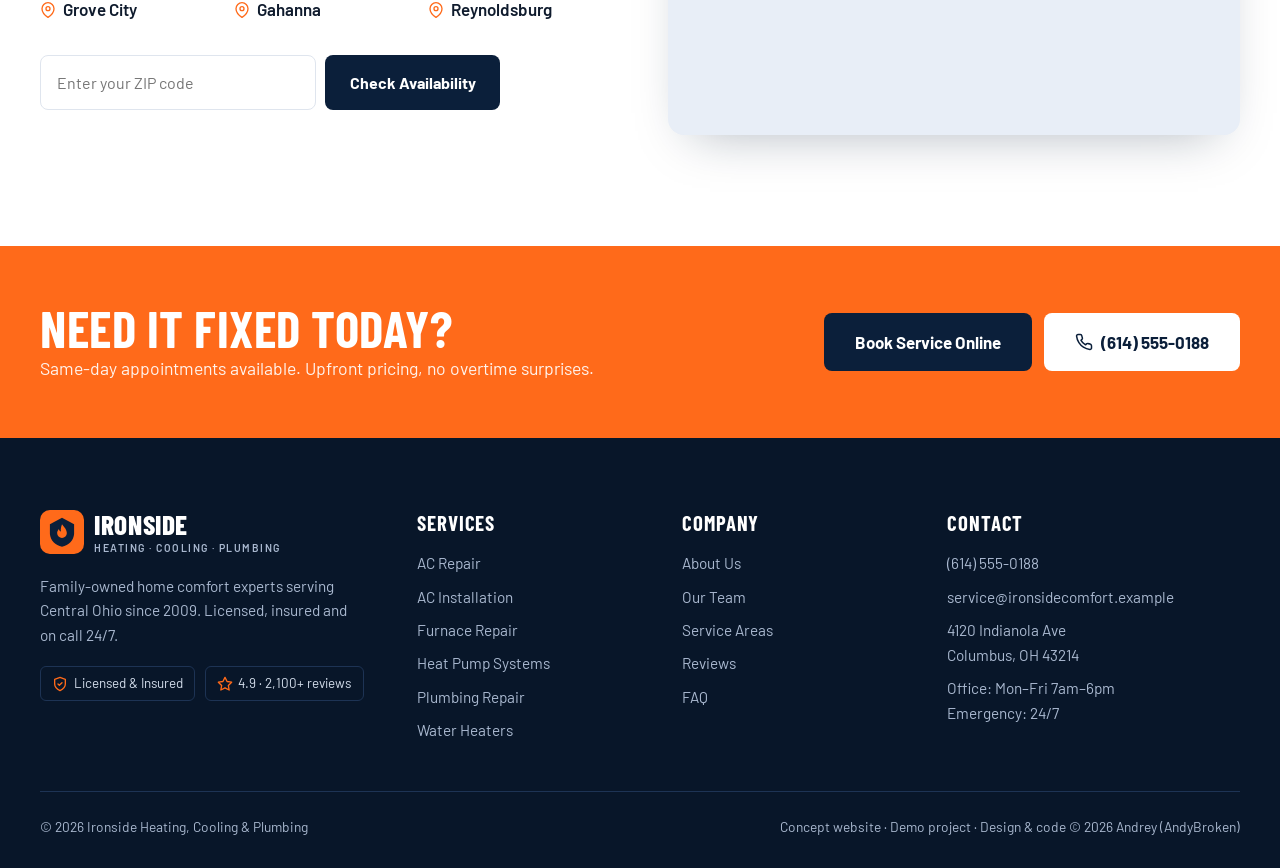
==== commit aec16335: "Add copyright notice and all-rights-reserved license" ====
--- a/index.html
+++ b/index.html
@@ -1,4 +1,5 @@
 <!doctype html>
+<!-- © 2026 Andrey (github.com/AndyBroken). All rights reserved. Concept / demo project, see LICENSE. -->
 <html lang="en">
 <head>
 <meta charset="utf-8">
--- a/assets/styles.css
+++ b/assets/styles.css
@@ -1,3 +1,4 @@
+/*! © 2026 Andrey (github.com/AndyBroken). All rights reserved. Concept / demo project, see LICENSE. */
 :root{
   --navy:#0b1f3a; --navy-2:#132c50; --orange:#ff6a1a; --orange-dark:#e5560a; --sky:#e8eef7; --bg:#f5f7fb; --white:#fff;
   --text:#0f1b2d; --muted:#5b6b82; --line:#dfe5ee; --radius:12px; --shadow:0 20px 50px -24px rgba(11,31,58,.35);
